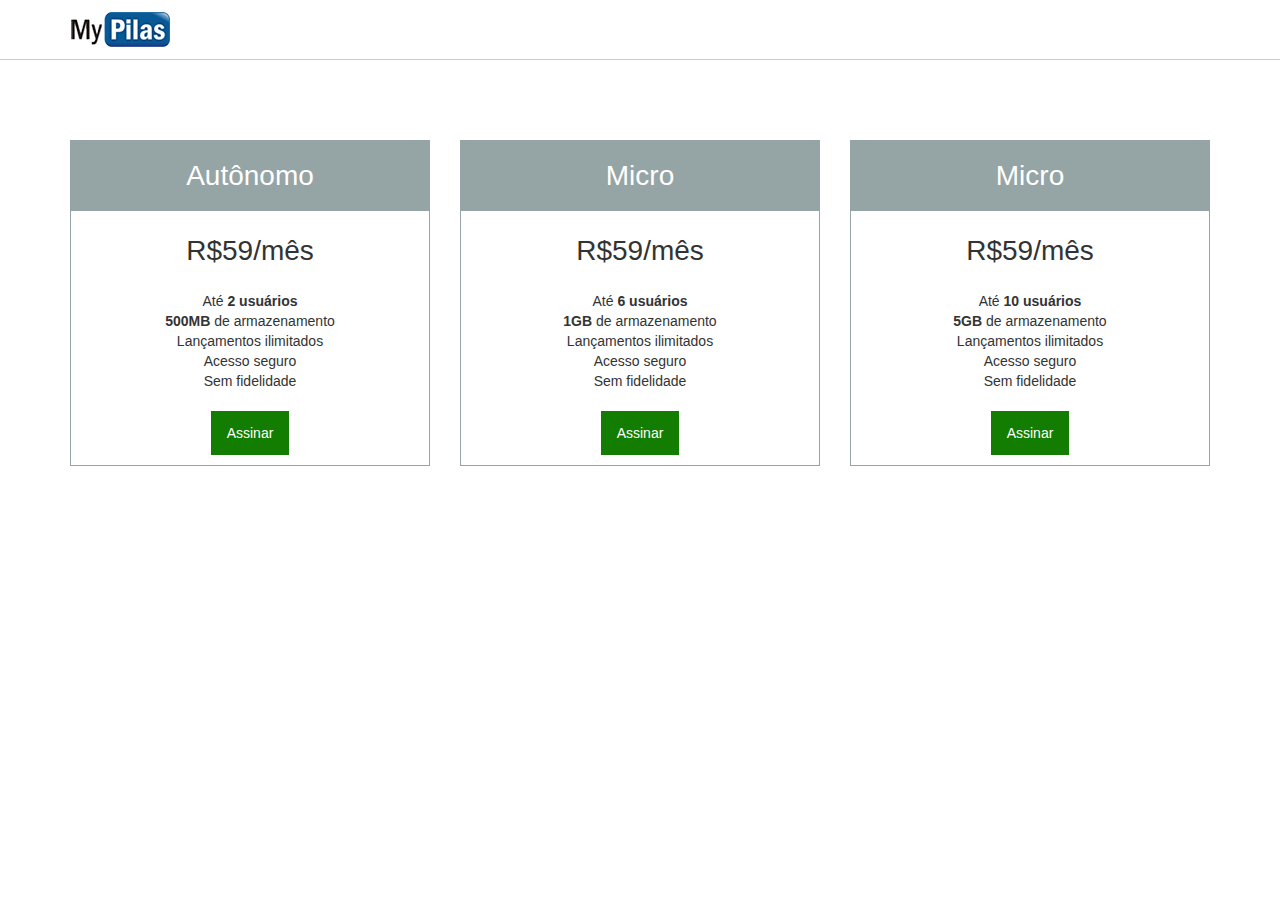
==== index.html @ e29c58e2 "first commit" ====
<!DOCTYPE html>
<html lang="pt-BR">

<head>
  <meta charset="utf-8">
  <meta name="viewport" content="width=device-width, initial-scale=1">
  <title>MyPilas</title>

  <!-- <link rel="stylesheet" href="css/normalize.css"> -->
  <link rel="stylesheet" href="css/bootstrap.min.css">
  <link rel="stylesheet" href="css/layout.css">
  <link rel="stylesheet" href="css/componentes.css">
</head>

<body>

  <header class="layout-cabecalho">
    <div class="container">
      <img src="imagens/logo.png" width="100" height="35" alt="MyPilas">
    </div>
  </header>

  <div id="planos" class="layout-planos">
    <div class="container">
      <div class="row">
        <div class="col-sm-4">
          <article class="plano">
            <h2 class="plano__cabecalho">Autônomo</h2>
            <div class="plano__preco">R$59/mês</div>
            <ul class="plano__caracteristicas">
              <li>Até <strong>2 usuários</strong></li>
              <li><strong>500MB</strong> de armazenamento</li>
              <li>Lançamentos ilimitados</li>
              <li>Acesso seguro</li>
              <li>Sem fidelidade</li>
            </ul>
            <footer class="plano__rodape">
              <a href="assine.html" class="botao botao--assinar">Assinar</a>
            </footer>
          </article>
        </div>

        <div class="col-sm-4">
          <article class="plano">
            <h2 class="plano__cabecalho">Micro</h2>
            <div class="plano__preco">R$59/mês</div>
            <ul class="plano__caracteristicas">
              <li>Até <strong>6 usuários</strong></li>
              <li><strong>1GB</strong> de armazenamento</li>
              <li>Lançamentos ilimitados</li>
              <li>Acesso seguro</li>
              <li>Sem fidelidade</li>
            </ul>
            <footer class="plano__rodape">
              <a href="assine.html" class="botao botao--assinar">Assinar</a>
            </footer>
          </article>
        </div>

        <div class="col-sm-4">
          <article class="plano">
            <h2 class="plano__cabecalho">Micro</h2>
            <div class="plano__preco">R$59/mês</div>
            <ul class="plano__caracteristicas">
              <li>Até <strong>10 usuários</strong></li>
              <li><strong>5GB</strong> de armazenamento</li>
              <li>Lançamentos ilimitados</li>
              <li>Acesso seguro</li>
              <li>Sem fidelidade</li>
            </ul>
            <footer class="plano__rodape">
              <a href="assine.html" class="botao botao--assinar">Assinar</a>
            </footer>
          </article>
        </div>
      </div>
    </div>
  </div>
</body>

</html>
---- css/layout.css ----
body {
    margin: 0;
  
    font-family: Arial, Helvetica, sans-serif;
    font-size: 14px;
  }
  
  .layout-cabecalho {
    height: 60px;
    border-bottom: 1px solid #ccc;
  }
  
  .layout-cabecalho img {
    margin-top: 12px;
  }

  .layout-planos {
    padding: 80px 0;
  }
  
  /*
  #planos::after {
    content: "";
    display: block;
    clear: both;
  }
  */
---- css/componentes.css ----
/* ---------------------------------- */
  /* PLANO */
  /* ---------------------------------- */
  .plano {
    padding: 10px;
    border: 1px solid #95a4a5;
  }
  
  .plano__cabecalho {
    background-color: #95a4a5;
    color: #fff;
    text-align: center;
    line-height: 2.5;
    margin: -10px;
    margin-bottom: 0;
    font-weight: normal;
    font-size: 28px;
  }

  .plano__caracteristicas {
    list-style: none;
    padding: 0;
    margin: 20px 0;
  }
  
  .plano__preco {
    text-align: center;
    font-size: 28px;
    margin: 20px 0;
  }
  
  .plano__caracteristicas > li {
    text-align: center;
  }
  
  .plano__rodape {
    text-align: center;
  }

  /* ---------------------------------- */
  /* BOTAO */
  /* ---------------------------------- */  
  .botao {
    display: inline-block;
    background-color: #bbb;
    color: #fff;
    padding: 12px 16px;
    text-decoration: none;
  }

  .botao:hover, .botao:focus {
    text-decoration: none;
    background-color: #aaa;
    color: white;
  }

  .botao--assinar {
    background-color: #127d00;
  }

  .botao--assinar:hover, .botao--assinar:focus {
    background-color: #0e6400;
  }
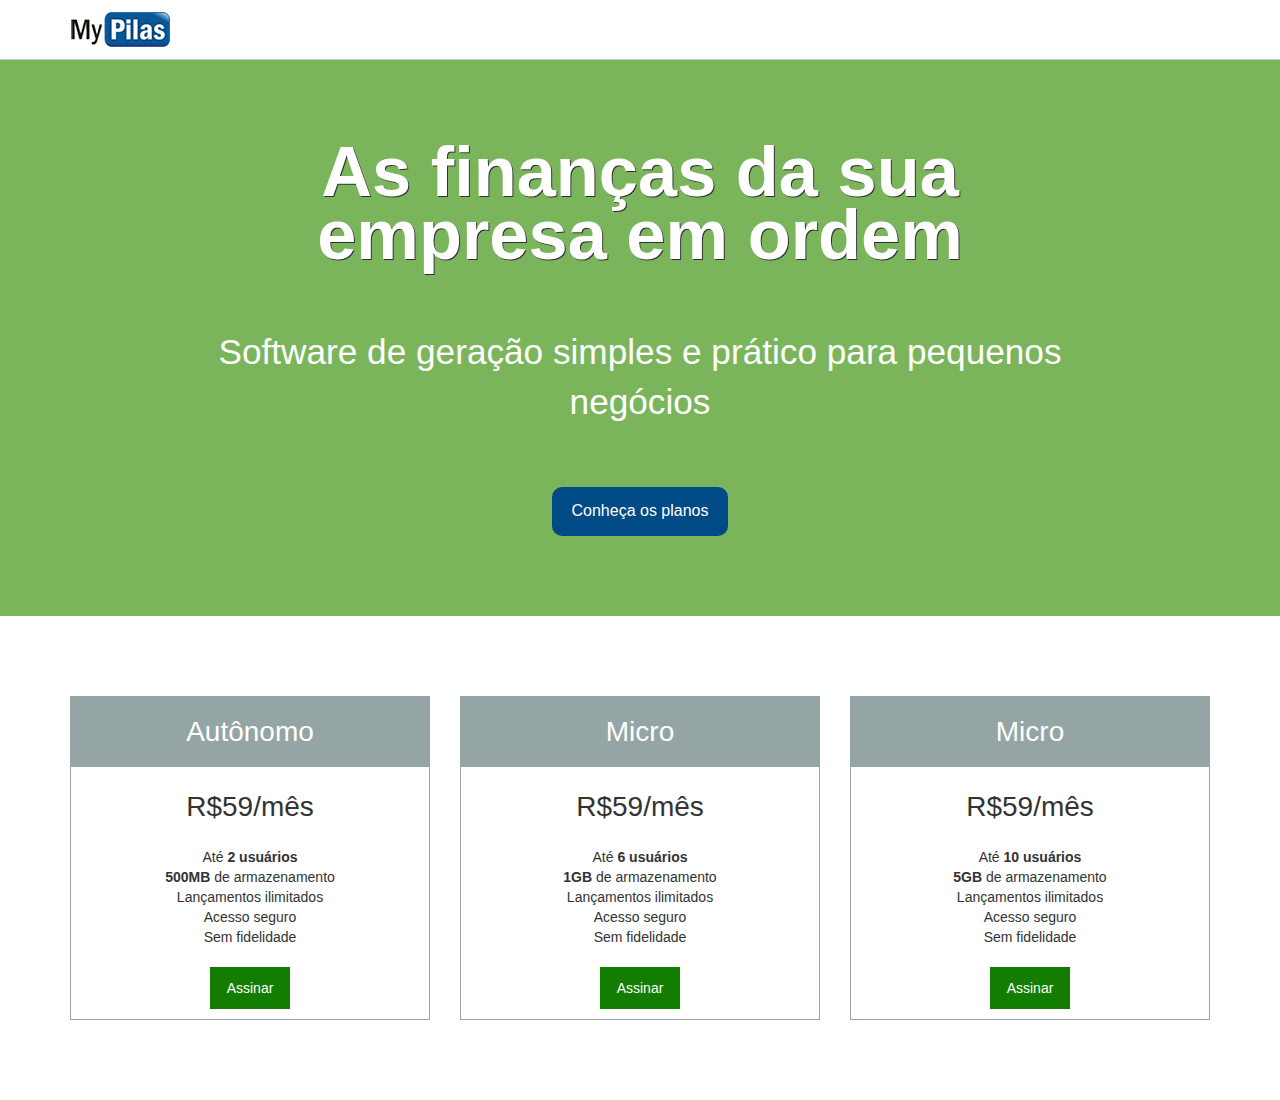
==== commit b6fa503b: "modified" ====
--- a/index.html
+++ b/index.html
@@ -8,6 +8,7 @@
 
   <!-- <link rel="stylesheet" href="css/normalize.css"> -->
   <link rel="stylesheet" href="css/bootstrap.min.css">
+  <link rel="stylesheet" href="css/base.css">
   <link rel="stylesheet" href="css/layout.css">
   <link rel="stylesheet" href="css/componentes.css">
 </head>
@@ -19,6 +20,18 @@
       <img src="imagens/logo.png" width="100" height="35" alt="MyPilas">
     </div>
   </header>
+
+  <section class="layout-chamada">
+    <div class="container">
+      <div class="chamada">
+        <h1 class="chamada__titulo"> As finanças da sua empresa em ordem</h1>
+        <p class="chamada__subtitulo">Software de geração simples e prático para pequenos negócios</p>
+        <div class="chamada__acao">
+          <a href="#planos" class="botao botao--principal">Conheça os planos</a>
+        </div>
+      </div>
+    </div>
+  </section>
 
   <div id="planos" class="layout-planos">
     <div class="container">
--- a/css/base.css
+++ b/css/base.css
@@ -0,0 +1,3 @@
+html {
+    font-size: 100%;
+}--- a/css/layout.css
+++ b/css/layout.css
@@ -18,10 +18,7 @@
     padding: 80px 0;
   }
   
-  /*
-  #planos::after {
-    content: "";
-    display: block;
-    clear: both;
-  }
-  */+  .layout-chamada {
+    padding: 80px 0;
+    background-color: #7ab55c;
+  }--- a/css/componentes.css
+++ b/css/componentes.css
@@ -1,31 +1,53 @@
   /* ---------------------------------- */
   /* PLANO */
   /* ---------------------------------- */
+
+
+  /*
+
+  Como são organizados:
+
+  blocos:
+    nome
+
+  elementos:
+    nome__elemento
+
+  */
+
+
   .plano {
     padding: 10px;
     border: 1px solid #95a4a5;
+
+    font-size: 0.875rem;
   }
   
   .plano__cabecalho {
+
+    margin: -10px;
+    margin-bottom: 0;
+    
     background-color: #95a4a5;
     color: #fff;
+
     text-align: center;
     line-height: 2.5;
-    margin: -10px;
-    margin-bottom: 0;
     font-weight: normal;
-    font-size: 28px;
+    font-size: 2em;
   }
 
   .plano__caracteristicas {
     list-style: none;
     padding: 0;
     margin: 20px 0;
+
+    font-size: 1em;
   }
   
   .plano__preco {
     text-align: center;
-    font-size: 28px;
+    font-size: 2em;
     margin: 20px 0;
   }
   
@@ -42,16 +64,19 @@
   /* ---------------------------------- */  
   .botao {
     display: inline-block;
+    padding: 0.8em 1.2em;
+
     background-color: #bbb;
     color: #fff;
-    padding: 12px 16px;
+  
     text-decoration: none;
   }
 
   .botao:hover, .botao:focus {
-    text-decoration: none;
     background-color: #aaa;
     color: white;
+
+    text-decoration: none;
   }
 
   .botao--assinar {
@@ -60,4 +85,55 @@
 
   .botao--assinar:hover, .botao--assinar:focus {
     background-color: #0e6400;
+  }
+
+  .botao--principal {
+    border-radius: 10px;
+    
+    background-color: #004b86;
+  }
+
+  .botao--principal:hover, .botao--principal:focus {
+    background-color: #003b6a;
+  }
+
+    /* ---------------------------------- */
+  /* Chamada */
+  /* ---------------------------------- */ 
+
+  .chamada {
+    font-size: 1.6rem;
+    text-align: center;  
+  }
+
+  .chamada__titulo {
+    margin: 0;
+
+    color: #fff;
+
+    font-size: 2em;
+    line-height: 0.9;
+    text-shadow: 1px 1px #313131;
+
+  }
+
+  .chamada__subtitulo {
+    margin: 60px 0;
+
+    color: #fff;
+
+    font-size: 1em;
+  }
+
+  .chamada__acao {
+    font-size: 1rem;
+  }
+
+  @media(min-width: 992px){
+    .chamada {
+      padding-left: 10%;
+      padding-right: 10%;
+
+      font-size: 2.2rem;
+    }
   }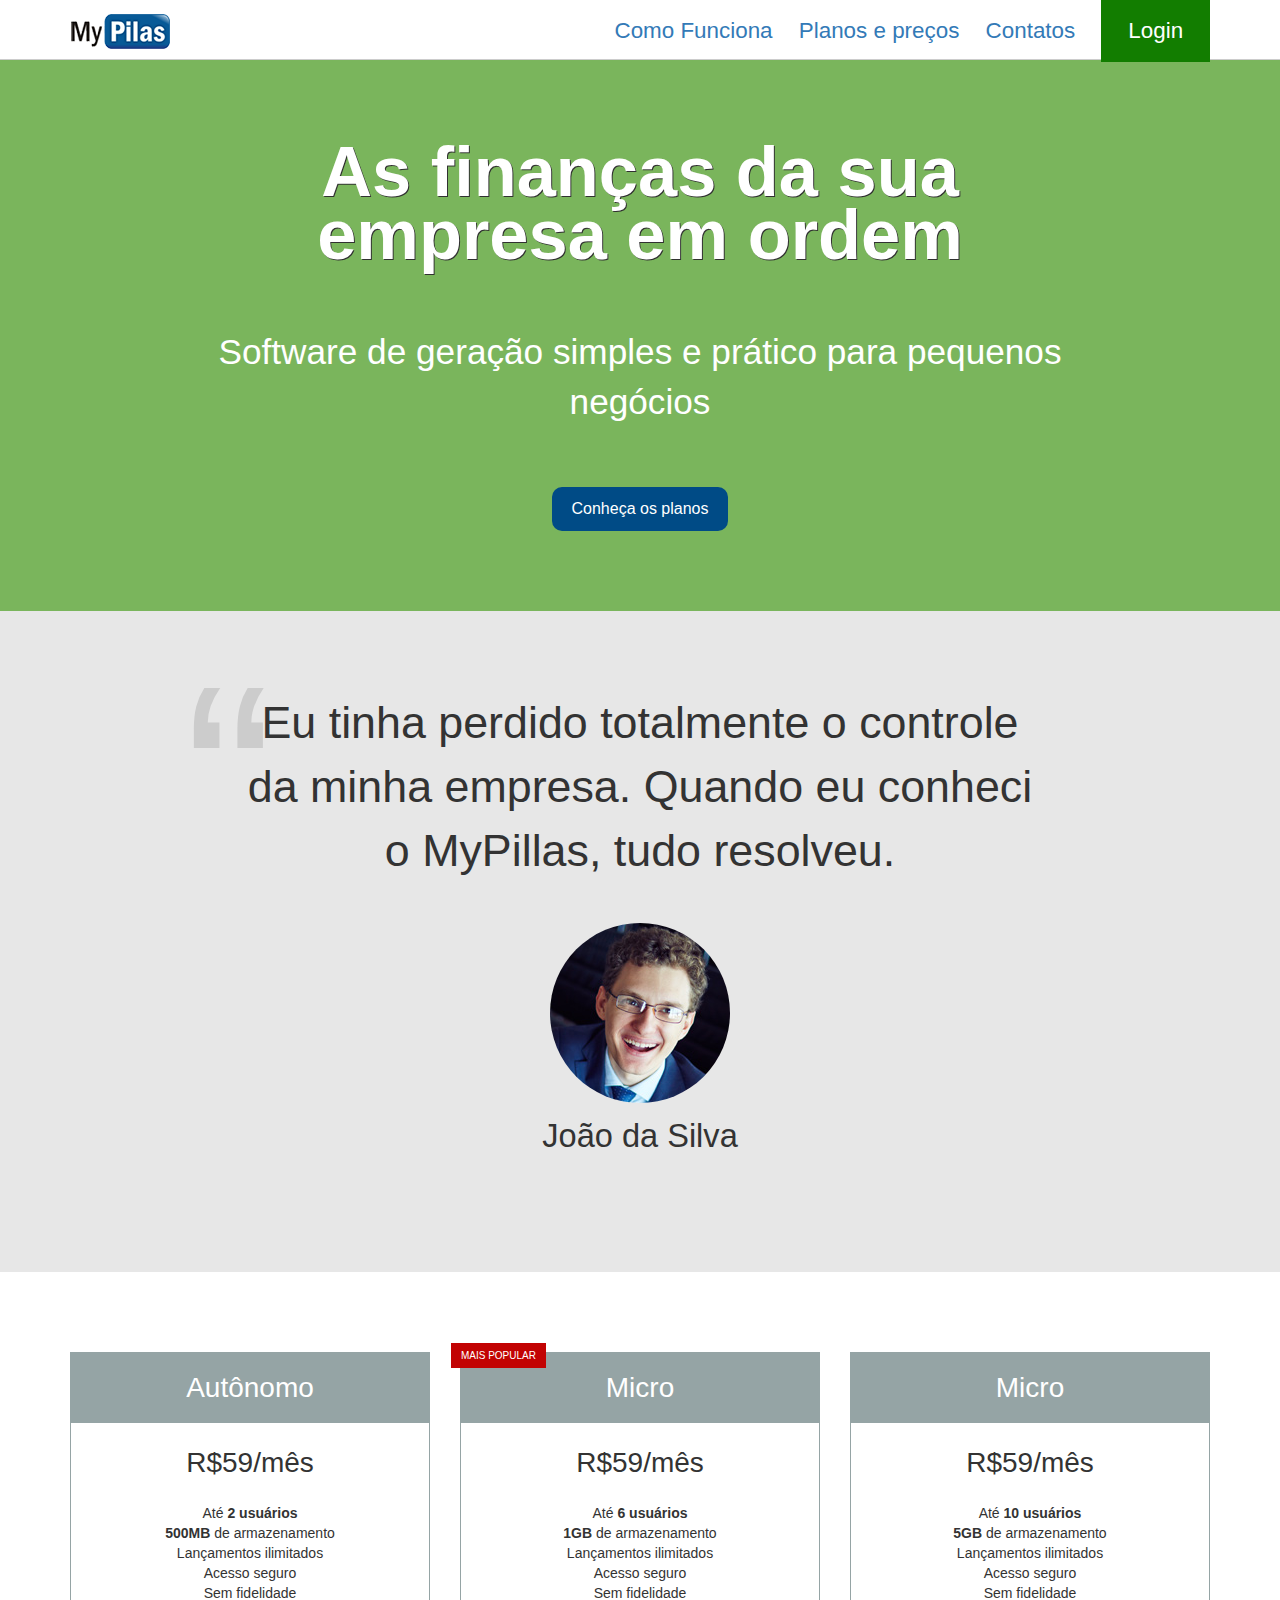
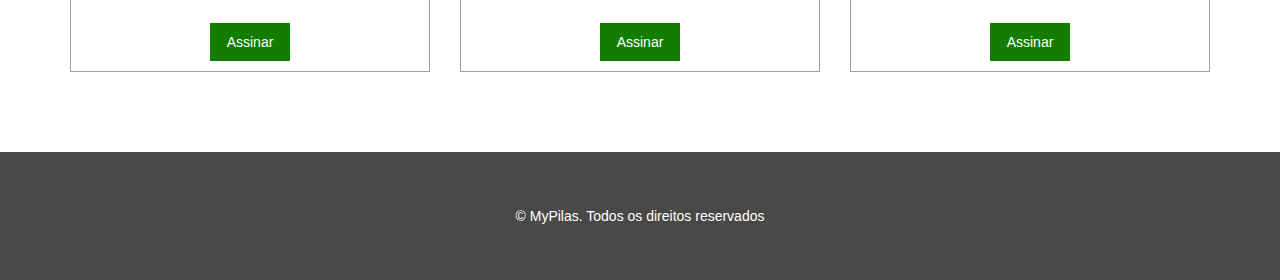
==== commit bbfd3044: "modified" ====
--- a/index.html
+++ b/index.html
@@ -15,9 +15,29 @@
 
 <body>
 
-  <header class="layout-cabecalho">
+  <header class="layout-cabecalho layout-cabecalho--home">
     <div class="container">
-      <img src="imagens/logo.png" width="100" height="35" alt="MyPilas">
+        <nav class="navegacao">
+            <img src="imagens/logo.png" width="100" height="35" alt="MyPilas">    
+            <div class="navegacao__menu">
+              <button class="botao-toggler  js-botao-chaveador"> </button>
+            
+            <ul class="menu js-menu">
+              <li class="menu__item">
+                <a href="#">Como Funciona</a>
+              </li>
+              <li class="menu__item">
+                  <a href="#">Planos e preços</a>
+                </li>
+                <li class="menu__item">
+                    <a href="#">Contatos</a>
+                  </li>
+                  <li class="menu__item menu__item--botao">
+                      <a href="#" class="botao botao--login">Login</a>
+                    </li>
+            </ul>
+          </div>
+        </nav>
     </div>
   </header>
 
@@ -32,6 +52,23 @@
       </div>
     </div>
   </section>
+
+  <div class="layout-depoimento">
+    <div class="container">
+
+      <div class="depoimento">
+        <blockquote>
+          Eu tinha perdido totalmente o controle da minha empresa.
+          Quando eu conheci o MyPillas, tudo resolveu.
+        </blockquote>
+
+        <div class="depoimento__autor">
+          <img src="imagens/joao-da-silva.jpg" width="180" height="180" alt="João da Silva">
+          <p>João da Silva</p>
+        </div>
+      </div>
+    </div>
+  </div>
 
   <div id="planos" class="layout-planos">
     <div class="container">
@@ -54,7 +91,7 @@
         </div>
 
         <div class="col-sm-4">
-          <article class="plano">
+          <article class="plano plano--mais-popular">
             <h2 class="plano__cabecalho">Micro</h2>
             <div class="plano__preco">R$59/mês</div>
             <ul class="plano__caracteristicas">
@@ -70,7 +107,7 @@
           </article>
         </div>
 
-        <div class="col-sm-4">
+        <div class="col-sm-4 ultima-coluna">
           <article class="plano">
             <h2 class="plano__cabecalho">Micro</h2>
             <div class="plano__preco">R$59/mês</div>
@@ -89,6 +126,14 @@
       </div>
     </div>
   </div>
+
+
+  <footer class="layout-rodape">
+    <div class="container">
+      <p> &copy; MyPilas. Todos os direitos reservados</p>
+    </div>
+  </footer>
+
+  <script src="javascripts/app.js"></script>
 </body>
-
 </html>--- a/css/layout.css
+++ b/css/layout.css
@@ -7,18 +7,49 @@
   
   .layout-cabecalho {
     height: 60px;
+    line-height: 60px;
     border-bottom: 1px solid #ccc;
   }
   
+  .layout-cabecalho--home {
+    background-color: #fff;
+    position: fixed;
+    top: 0;
+    right: 0;
+    left: 0;
+    z-index: 1; /* indice para posicionamento de camadas */
+  }
+  /*
   .layout-cabecalho img {
     margin-top: 12px;
   }
+  */
 
   .layout-planos {
     padding: 80px 0;
   }
   
   .layout-chamada {
+    margin-top: 60px;
     padding: 80px 0;
     background-color: #7ab55c;
-  }+  }
+
+  .layout-depoimento {
+    padding: 80px 0;
+    background-color: #e7e7e7;
+  }
+
+  .layout-rodape {
+    padding: 40px 0;
+    background-color: #484848;
+
+    text-align: center;
+    color: #fff;
+  }
+
+  @media(max-width: 749px) { 
+  .layout-planos .row > div:not(.ultima-coluna) {
+    margin-bottom: 40px;
+  }
+}--- a/css/componentes.css
+++ b/css/componentes.css
@@ -17,10 +17,28 @@
 
 
   .plano {
+    
+    position: relative;
     padding: 10px;
     border: 1px solid #95a4a5;
 
     font-size: 0.875rem;
+  }
+
+  .plano--mais-popular::after {
+    position: absolute;
+    top: -10px;
+    left: -10px;
+
+    padding: 0 10px;
+
+    font-size: 0.7142em;
+    line-height: 2.5;
+
+    background-color: #c20303;
+    color: #fff;
+
+    content: "MAIS POPULAR";
   }
   
   .plano__cabecalho {
@@ -68,6 +86,8 @@
 
     background-color: #bbb;
     color: #fff;
+
+    line-height: normal;
   
     text-decoration: none;
   }
@@ -79,11 +99,12 @@
     text-decoration: none;
   }
 
-  .botao--assinar {
+  .botao--assinar, .botao--login {
     background-color: #127d00;
   }
 
-  .botao--assinar:hover, .botao--assinar:focus {
+  .botao--assinar:hover, .botao--assinar:focus,
+  .botao--login:hover, .botao--login:focus {
     background-color: #0e6400;
   }
 
@@ -136,4 +157,146 @@
 
       font-size: 2.2rem;
     }
-  }+  }
+
+      /* ---------------------------------- */
+  /* Depoimento */
+  /* ---------------------------------- */ 
+
+  .depoimento {
+
+    font-size: 2.2rem;
+  }
+
+  @media(min-width: 992px){
+    .depoimento {
+      padding-left: 10%;
+      padding-right: 10%;
+
+      font-size: 2.8rem;
+    }
+  }
+
+  .depoimento > blockquote {
+    position: relative;
+    margin: 0;
+    padding: 0 60px;
+
+    text-align: center;
+  }
+
+  .depoimento > blockquote::before {
+    position: absolute;
+    left: 0;
+    top: -0.38em;
+
+    color: #ccc;
+
+    font-size: 6em;
+
+    content: "\201C";
+    }
+
+  .depoimento__autor {
+    margin-top: 40px;
+
+    text-align: center;
+    font-size: 0.7272em;
+  }
+
+  .depoimento__autor > img {
+    border-radius: 50%;
+  }
+
+  .depoimento__autor > p {
+    margin-top: 10px;
+  }
+
+
+
+  /* navegação */
+
+  .navecao {
+    
+  }
+
+  .navegacao__menu {
+    float: right;
+  }
+
+  /* botao chaveador */
+
+  .botao-toggler {
+    width: 24px;
+    height: 24px;
+    border: 0;
+
+    background: none;
+    background-image: url("../imagens/bars.png");
+
+    outline: none; /*tirar propriedades */
+  }
+
+  @media(min-width: 992px) {
+    .botao-toggler {
+      display: none;
+    }
+  }
+
+
+  /*--------------------*\
+  MENU
+\*--------------------*/
+.menu {
+  margin: 0;
+
+  font-size: 1.4rem;
+
+  list-style: none;
+}
+
+@media(max-width: 991px) {
+
+  .menu {
+    position: fixed;
+    top: 0;
+    left: 0;
+    bottom: 0;
+
+    display: none;
+
+    width: 200px;
+    padding: 20px;
+    border-right: 1px solid #eee;
+
+    background-color: #fbfbfb;
+  }
+
+  .menu--exibindo {
+    display: block;
+  }
+
+  .menu__item {
+    display: block;
+
+    line-height: 3;
+  }
+
+  .menu__item--botao {
+    margin-top: 20px;
+  }
+
+}
+
+@media(min-width: 992px) {
+
+  .menu__item {
+    display: inline-block;
+    padding-right: 20px;
+  }
+
+  .menu__item:last-of-type {
+    padding-right: 0px;
+  }
+
+}